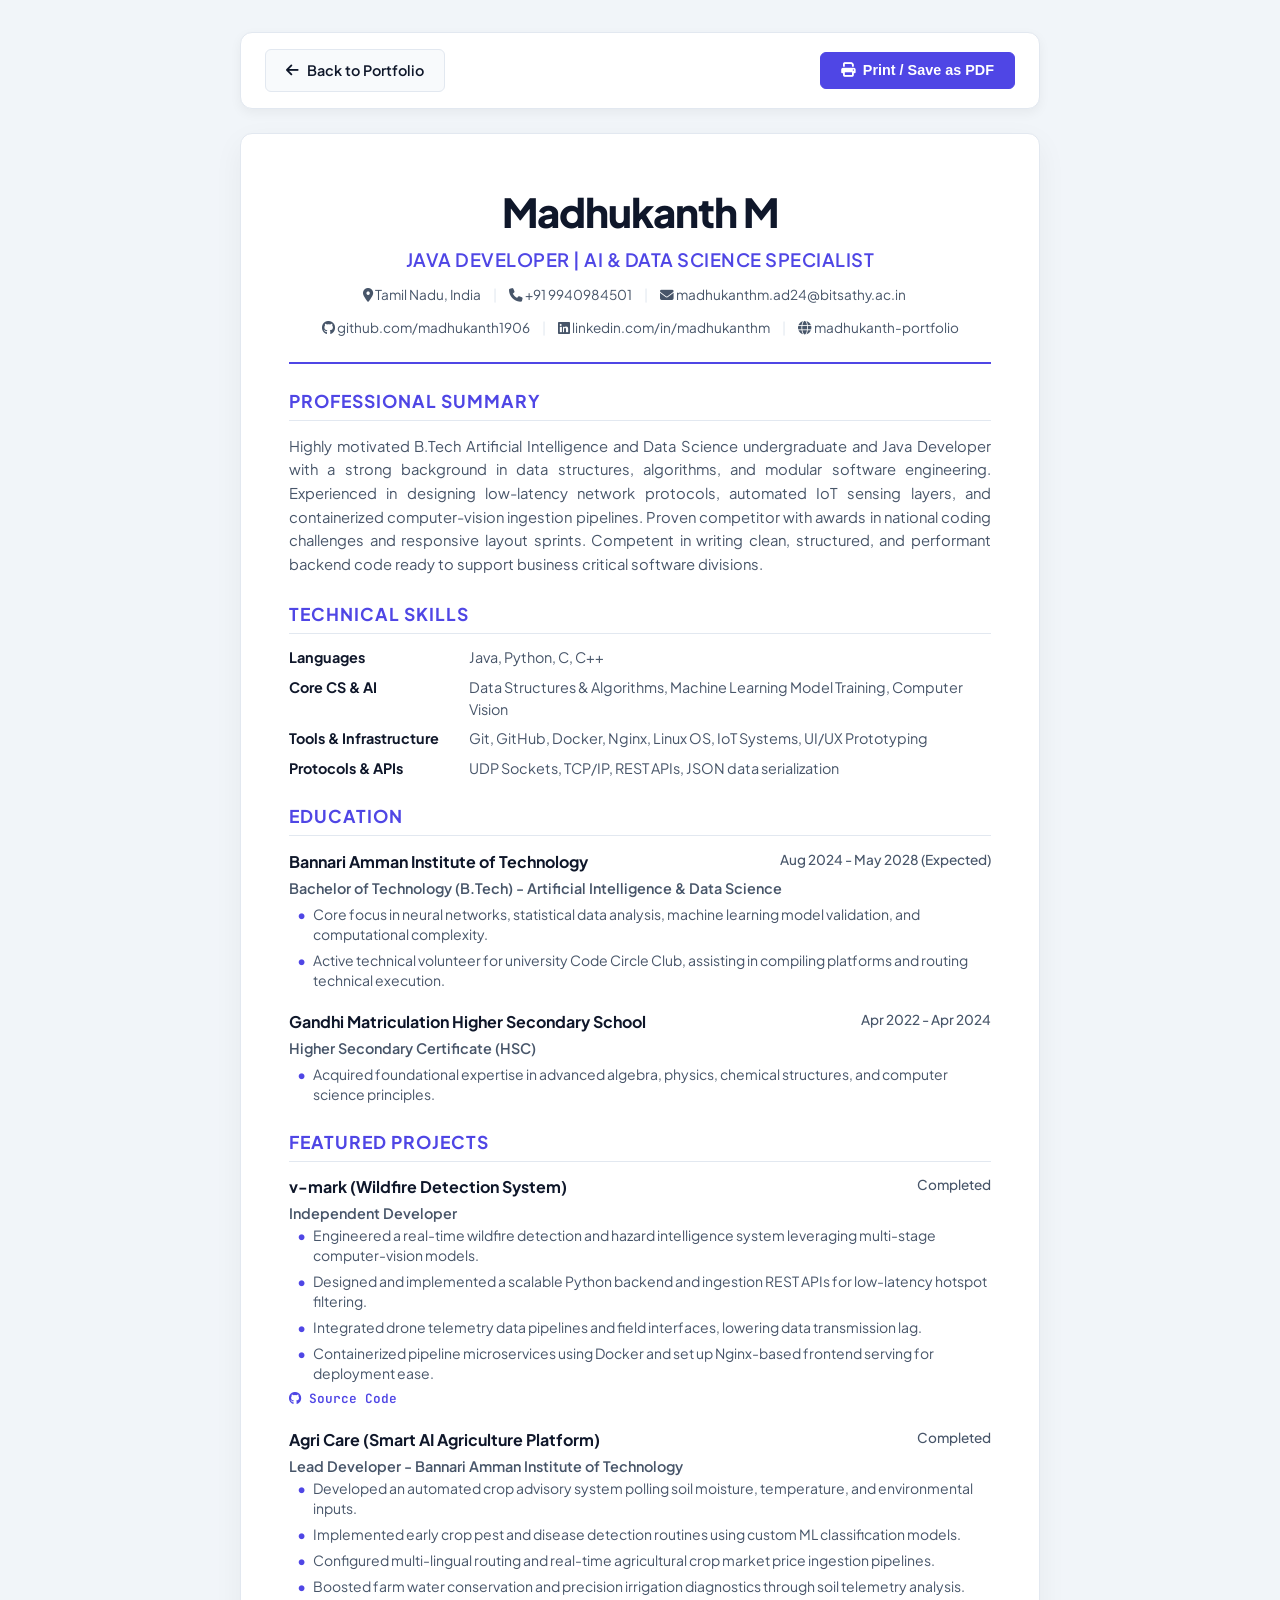
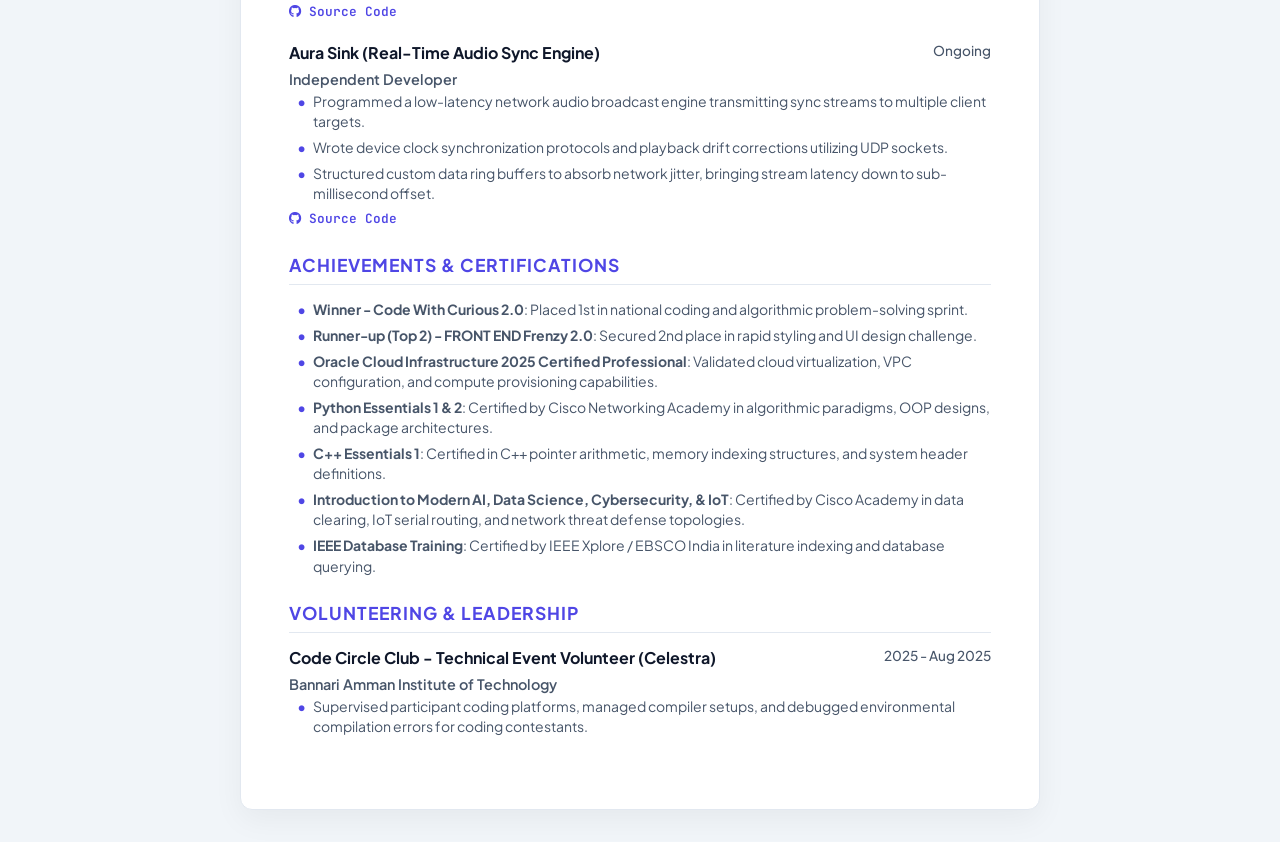
==== resume.html @ 878eca0c "Optimize print style margins and force clean 2-page print layout for PDF resume" ====
<!DOCTYPE html>
<html lang="en">
<head>
    <meta charset="UTF-8">
    <meta name="viewport" content="width=device-width, initial-scale=1.0">
    <title>Resume | Madhukanth M</title>
    
    <!-- Fonts & Icons -->
    <link rel="stylesheet" href="https://cdnjs.cloudflare.com/ajax/libs/font-awesome/6.4.0/css/all.min.css">
    <link href="https://fonts.googleapis.com/css2?family=Plus+Jakarta+Sans:wght@300;400;500;600;700;800&family=JetBrains+Mono:wght@400;500&display=swap" rel="stylesheet">
    
    <style>
        /* CSS reset & variables */
        * {
            margin: 0;
            padding: 0;
            box-sizing: border-box;
        }

        :root {
            --text-dark: #0f172a;
            --text-muted: #475569;
            --primary: #4f46e5;
            --border: #e2e8f0;
            --bg-light: #f8fafc;
            --font-sans: 'Plus Jakarta Sans', -apple-system, BlinkMacSystemFont, "Segoe UI", sans-serif;
            --font-mono: 'JetBrains Mono', monospace;
        }

        body {
            font-family: var(--font-sans);
            color: var(--text-dark);
            background-color: #f1f5f9;
            line-height: 1.5;
            padding: 2rem 1rem;
            display: flex;
            flex-direction: column;
            align-items: center;
        }

        /* Floating Actions Bar (Hidden during Print) */
        .actions-bar {
            width: 100%;
            max-width: 800px;
            display: flex;
            justify-content: space-between;
            align-items: center;
            background: #ffffff;
            padding: 1rem 1.5rem;
            border-radius: 12px;
            box-shadow: 0 4px 12px rgba(0, 0, 0, 0.05);
            margin-bottom: 1.5rem;
            border: 1px solid var(--border);
        }

        .actions-btn {
            display: inline-flex;
            align-items: center;
            gap: 8px;
            padding: 0.6rem 1.25rem;
            font-size: 0.9rem;
            font-weight: 600;
            text-decoration: none;
            color: var(--text-dark);
            background: var(--bg-light);
            border: 1px solid var(--border);
            border-radius: 6px;
            cursor: pointer;
            transition: all 0.2s ease;
        }

        .actions-btn:hover {
            background: #e2e8f0;
            transform: translateY(-1px);
        }

        .actions-btn-primary {
            color: #ffffff;
            background: var(--primary);
            border-color: var(--primary);
        }

        .actions-btn-primary:hover {
            background: #4338ca;
        }

        /* Resume Sheet Layout */
        .resume-sheet {
            width: 100%;
            max-width: 800px;
            background: #ffffff;
            padding: 3rem;
            border-radius: 12px;
            box-shadow: 0 10px 30px rgba(0, 0, 0, 0.05);
            border: 1px solid var(--border);
        }

        /* Header block */
        header {
            text-align: center;
            border-bottom: 2px solid var(--primary);
            padding-bottom: 1.5rem;
            margin-bottom: 1.5rem;
        }

        header h1 {
            font-size: 2.5rem;
            font-weight: 800;
            color: var(--text-dark);
            letter-spacing: -1px;
            margin-bottom: 0.25rem;
        }

        .role-title {
            font-size: 1.15rem;
            font-weight: 600;
            color: var(--primary);
            letter-spacing: 0.5px;
            text-transform: uppercase;
            margin-bottom: 0.75rem;
        }

        .contact-details {
            display: flex;
            justify-content: center;
            flex-wrap: wrap;
            gap: 12px;
            font-size: 0.85rem;
            color: var(--text-muted);
        }

        .contact-details a {
            color: inherit;
            text-decoration: none;
            transition: color 0.15s ease;
        }

        .contact-details a:hover {
            color: var(--primary);
        }

        .contact-sep {
            color: var(--border);
        }

        /* General Section Blocks */
        section {
            margin-bottom: 1.5rem;
        }

        .section-title {
            font-size: 1.1rem;
            font-weight: 700;
            color: var(--primary);
            text-transform: uppercase;
            letter-spacing: 1px;
            border-bottom: 1px solid var(--border);
            padding-bottom: 0.35rem;
            margin-bottom: 0.85rem;
        }

        /* Summary */
        .summary p {
            font-size: 0.925rem;
            color: var(--text-muted);
            line-height: 1.6;
            text-align: justify;
        }

        /* Skills Lists */
        .skills-table {
            display: flex;
            flex-direction: column;
            gap: 8px;
        }

        .skills-row {
            display: grid;
            grid-template-columns: 180px 1fr;
            font-size: 0.9rem;
        }

        .skills-category {
            font-weight: 700;
            color: var(--text-dark);
        }

        .skills-val {
            color: var(--text-muted);
        }

        /* Experience, Education, Projects Items */
        .item-block {
            margin-bottom: 1.25rem;
        }

        .item-block:last-child {
            margin-bottom: 0;
        }

        .item-header {
            display: flex;
            justify-content: space-between;
            align-items: flex-start;
            margin-bottom: 0.25rem;
        }

        .item-title {
            font-size: 1rem;
            font-weight: 700;
            color: var(--text-dark);
        }

        .item-meta {
            font-size: 0.9rem;
            font-weight: 600;
            color: var(--text-muted);
        }

        .item-date {
            font-family: var(--font-sans);
            font-size: 0.85rem;
            font-weight: 500;
            color: var(--text-muted);
            white-space: nowrap;
        }

        /* Bullet lists */
        .bullet-list {
            list-style-type: none;
            padding-left: 0.25rem;
        }

        .bullet-list li {
            font-size: 0.875rem;
            color: var(--text-muted);
            position: relative;
            padding-left: 1.25rem;
            margin-bottom: 0.35rem;
            line-height: 1.45;
        }

        .bullet-list li::before {
            content: "•";
            color: var(--primary);
            position: absolute;
            left: 0.25rem;
            font-weight: bold;
        }

        .project-links {
            margin-top: 0.35rem;
            font-size: 0.8rem;
            font-family: var(--font-mono);
        }

        .project-links a {
            color: var(--primary);
            text-decoration: none;
            margin-right: 12px;
            font-weight: 600;
        }

        .project-links a:hover {
            text-decoration: underline;
        }

        /* Verification warning block (Hidden in print) */
        .verification-warning {
            background: #fffbeb;
            border: 1px solid #fef3c7;
            padding: 1rem;
            border-radius: 8px;
            color: #92400e;
            font-size: 0.85rem;
            margin-bottom: 1.5rem;
            width: 100%;
            max-width: 800px;
        }

        .verification-warning strong {
            display: block;
            margin-bottom: 4px;
        }

        /* -------------------------------------------------------------
         * PRINT STYLE SHEET OVERRIDES
         * ------------------------------------------------------------- */
        @page {
            size: A4;
            margin: 1.2cm 1.5cm;
        }

        @media print {
            body {
                background-color: #ffffff;
                padding: 0;
                color: #000000;
                font-size: 9.5pt;
                line-height: 1.35;
            }

            .actions-bar,
            .verification-warning,
            .no-print {
                display: none !important;
            }

            .resume-sheet {
                border: none;
                box-shadow: none;
                padding: 0;
                max-width: 100%;
            }

            header {
                border-bottom-color: #000000;
                padding-bottom: 0.8rem;
                margin-bottom: 0.8rem;
            }

            header h1 {
                font-size: 22pt;
                margin-bottom: 0.25rem;
            }

            .role-title {
                color: #000000;
                font-size: 11pt;
                margin-bottom: 0.4rem;
            }

            .contact-details {
                font-size: 8.5pt;
                gap: 8px;
            }

            section {
                margin-bottom: 1rem;
            }

            .section-title {
                color: #000000;
                border-bottom-color: #000000;
                font-size: 11pt;
                margin-bottom: 0.6rem;
                padding-bottom: 0.25rem;
            }

            .summary p {
                font-size: 9.5pt;
            }

            .skills-row {
                font-size: 9pt;
                grid-template-columns: 140px 1fr;
            }

            .item-block {
                margin-bottom: 0.75rem;
                break-inside: avoid;
                page-break-inside: avoid;
            }

            .item-title {
                font-size: 9.5pt;
            }

            .bullet-list li {
                font-size: 9pt;
                margin-bottom: 0.2rem;
            }

            .bullet-list li::before {
                color: #000000;
            }

            .project-links a {
                color: #000000;
            }

            .education-section {
                page-break-after: always;
                break-after: page;
            }
        }
    </style>
</head>
<body>



    <!-- Sticky Navigation Actions -->
    <div class="actions-bar">
        <a href="index.html" class="actions-btn"><i class="fas fa-arrow-left"></i> Back to Portfolio</a>
        <button onclick="window.print()" class="actions-btn actions-btn-primary"><i class="fas fa-print"></i> Print / Save as PDF</button>
    </div>

    <!-- Printable Area -->
    <div class="resume-sheet">
        <!-- Header -->
        <header>
            <h1>Madhukanth M</h1>
            <div class="role-title">Java Developer | AI & Data Science Specialist</div>
            <div class="contact-details">
                <span><i class="fas fa-map-marker-alt"></i> Tamil Nadu, India</span>
                <span class="contact-sep">|</span>
                <a href="tel:+919940984501"><i class="fas fa-phone"></i> +91 9940984501</a>
                <span class="contact-sep">|</span>
                <a href="mailto:madhukanthm.ad24@bitsathy.ac.in"><i class="fas fa-envelope"></i> madhukanthm.ad24@bitsathy.ac.in</a>
                <br>
                <a href="https://github.com/madhukanth1906" target="_blank"><i class="fab fa-github"></i> github.com/madhukanth1906</a>
                <span class="contact-sep">|</span>
                <a href="https://www.linkedin.com/in/madhukanthm" target="_blank"><i class="fab fa-linkedin"></i> linkedin.com/in/madhukanthm</a>
                <span class="contact-sep">|</span>
                <a href="https://github.com/madhukanth1906/portfolio" target="_blank"><i class="fas fa-globe"></i> madhukanth-portfolio</a>
            </div>
        </header>

        <!-- Professional Summary -->
        <section class="summary">
            <h2 class="section-title">Professional Summary</h2>
            <p>
                Highly motivated B.Tech Artificial Intelligence and Data Science undergraduate and Java Developer with a strong background in data structures, algorithms, and modular software engineering. Experienced in designing low-latency network protocols, automated IoT sensing layers, and containerized computer-vision ingestion pipelines. Proven competitor with awards in national coding challenges and responsive layout sprints. Competent in writing clean, structured, and performant backend code ready to support business critical software divisions.
            </p>
        </section>

        <!-- Core Skills -->
        <section>
            <h2 class="section-title">Technical Skills</h2>
            <div class="skills-table">
                <div class="skills-row">
                    <span class="skills-category">Languages</span>
                    <span class="skills-val">Java, Python, C, C++</span>
                </div>
                <div class="skills-row">
                    <span class="skills-category">Core CS & AI</span>
                    <span class="skills-val">Data Structures & Algorithms, Machine Learning Model Training, Computer Vision</span>
                </div>
                <div class="skills-row">
                    <span class="skills-category">Tools & Infrastructure</span>
                    <span class="skills-val">Git, GitHub, Docker, Nginx, Linux OS, IoT Systems, UI/UX Prototyping</span>
                </div>
                <div class="skills-row">
                    <span class="skills-category">Protocols & APIs</span>
                    <span class="skills-val">UDP Sockets, TCP/IP, REST APIs, JSON data serialization</span>
                </div>
            </div>
        </section>

        <!-- Education -->
        <section class="education-section">
            <h2 class="section-title">Education</h2>
            
            <div class="item-block">
                <div class="item-header">
                    <span class="item-title">Bannari Amman Institute of Technology</span>
                    <span class="item-date">Aug 2024 - May 2028 (Expected)</span>
                </div>
                <div class="item-header">
                    <span class="item-meta">Bachelor of Technology (B.Tech) - Artificial Intelligence & Data Science</span>
                </div>
                <ul class="bullet-list">
                    <li>Core focus in neural networks, statistical data analysis, machine learning model validation, and computational complexity.</li>
                    <li>Active technical volunteer for university Code Circle Club, assisting in compiling platforms and routing technical execution.</li>
                </ul>
            </div>

            <div class="item-block">
                <div class="item-header">
                    <span class="item-title">Gandhi Matriculation Higher Secondary School</span>
                    <span class="item-date">Apr 2022 - Apr 2024</span>
                </div>
                <div class="item-header">
                    <span class="item-meta">Higher Secondary Certificate (HSC)</span>
                </div>
                <ul class="bullet-list">
                    <li>Acquired foundational expertise in advanced algebra, physics, chemical structures, and computer science principles.</li>
                </ul>
            </div>
        </section>

        <!-- Projects -->
        <section>
            <h2 class="section-title">Featured Projects</h2>

            <!-- Project 1 -->
            <div class="item-block">
                <div class="item-header">
                    <span class="item-title">v-mark (Wildfire Detection System)</span>
                    <span class="item-date">Completed</span>
                </div>
                <div class="item-meta">Independent Developer</div>
                <ul class="bullet-list">
                    <li>Engineered a real-time wildfire detection and hazard intelligence system leveraging multi-stage computer-vision models.</li>
                    <li>Designed and implemented a scalable Python backend and ingestion REST APIs for low-latency hotspot filtering.</li>
                    <li>Integrated drone telemetry data pipelines and field interfaces, lowering data transmission lag.</li>
                    <li>Containerized pipeline microservices using Docker and set up Nginx-based frontend serving for deployment ease.</li>
                </ul>
                <div class="project-links">
                    <a href="https://github.com/madhukanth1906/Fire-Detection" target="_blank"><i class="fab fa-github"></i> Source Code</a>
                </div>
            </div>

            <!-- Project 2 -->
            <div class="item-block">
                <div class="item-header">
                    <span class="item-title">Agri Care (Smart AI Agriculture Platform)</span>
                    <span class="item-date">Completed</span>
                </div>
                <div class="item-meta">Lead Developer - Bannari Amman Institute of Technology</div>
                <ul class="bullet-list">
                    <li>Developed an automated crop advisory system polling soil moisture, temperature, and environmental inputs.</li>
                    <li>Implemented early crop pest and disease detection routines using custom ML classification models.</li>
                    <li>Configured multi-lingual routing and real-time agricultural crop market price ingestion pipelines.</li>
                    <li>Boosted farm water conservation and precision irrigation diagnostics through soil telemetry analysis.</li>
                </ul>
                <div class="project-links">
                    <a href="https://github.com/madhukanth1906/Agri-care" target="_blank"><i class="fab fa-github"></i> Source Code</a>
                </div>
            </div>

            <!-- Project 3 -->
            <div class="item-block">
                <div class="item-header">
                    <span class="item-title">Aura Sink (Real-Time Audio Sync Engine)</span>
                    <span class="item-date">Ongoing</span>
                </div>
                <div class="item-meta">Independent Developer</div>
                <ul class="bullet-list">
                    <li>Programmed a low-latency network audio broadcast engine transmitting sync streams to multiple client targets.</li>
                    <li>Wrote device clock synchronization protocols and playback drift corrections utilizing UDP sockets.</li>
                    <li>Structured custom data ring buffers to absorb network jitter, bringing stream latency down to sub-millisecond offset.</li>
                </ul>
                <div class="project-links">
                    <a href="https://github.com/madhukanth1906" target="_blank"><i class="fab fa-github"></i> Source Code</a>
                </div>
            </div>
        </section>

        <!-- Achievements & Certifications -->
        <section>
            <h2 class="section-title">Achievements & Certifications</h2>
            <ul class="bullet-list">
                <li><strong>Winner - Code With Curious 2.0</strong>: Placed 1st in national coding and algorithmic problem-solving sprint.</li>
                <li><strong>Runner-up (Top 2) - FRONT END Frenzy 2.0</strong>: Secured 2nd place in rapid styling and UI design challenge.</li>
                <li><strong>Oracle Cloud Infrastructure 2025 Certified Professional</strong>: Validated cloud virtualization, VPC configuration, and compute provisioning capabilities.</li>
                <li><strong>Python Essentials 1 & 2</strong>: Certified by Cisco Networking Academy in algorithmic paradigms, OOP designs, and package architectures.</li>
                <li><strong>C++ Essentials 1</strong>: Certified in C++ pointer arithmetic, memory indexing structures, and system header definitions.</li>
                <li><strong>Introduction to Modern AI, Data Science, Cybersecurity, & IoT</strong>: Certified by Cisco Academy in data clearing, IoT serial routing, and network threat defense topologies.</li>
                <li><strong>IEEE Database Training</strong>: Certified by IEEE Xplore / EBSCO India in literature indexing and database querying.</li>
            </ul>
        </section>

        <!-- Volunteering -->
        <section>
            <h2 class="section-title">Volunteering & Leadership</h2>
            <div class="item-block">
                <div class="item-header">
                    <span class="item-title">Code Circle Club - Technical Event Volunteer (Celestra)</span>
                    <span class="item-date">2025 - Aug 2025</span>
                </div>
                <div class="item-meta">Bannari Amman Institute of Technology</div>
                <ul class="bullet-list">
                    <li>Supervised participant coding platforms, managed compiler setups, and debugged environmental compilation errors for coding contestants.</li>
                </ul>
            </div>
        </section>
    </div>

</body>
</html>
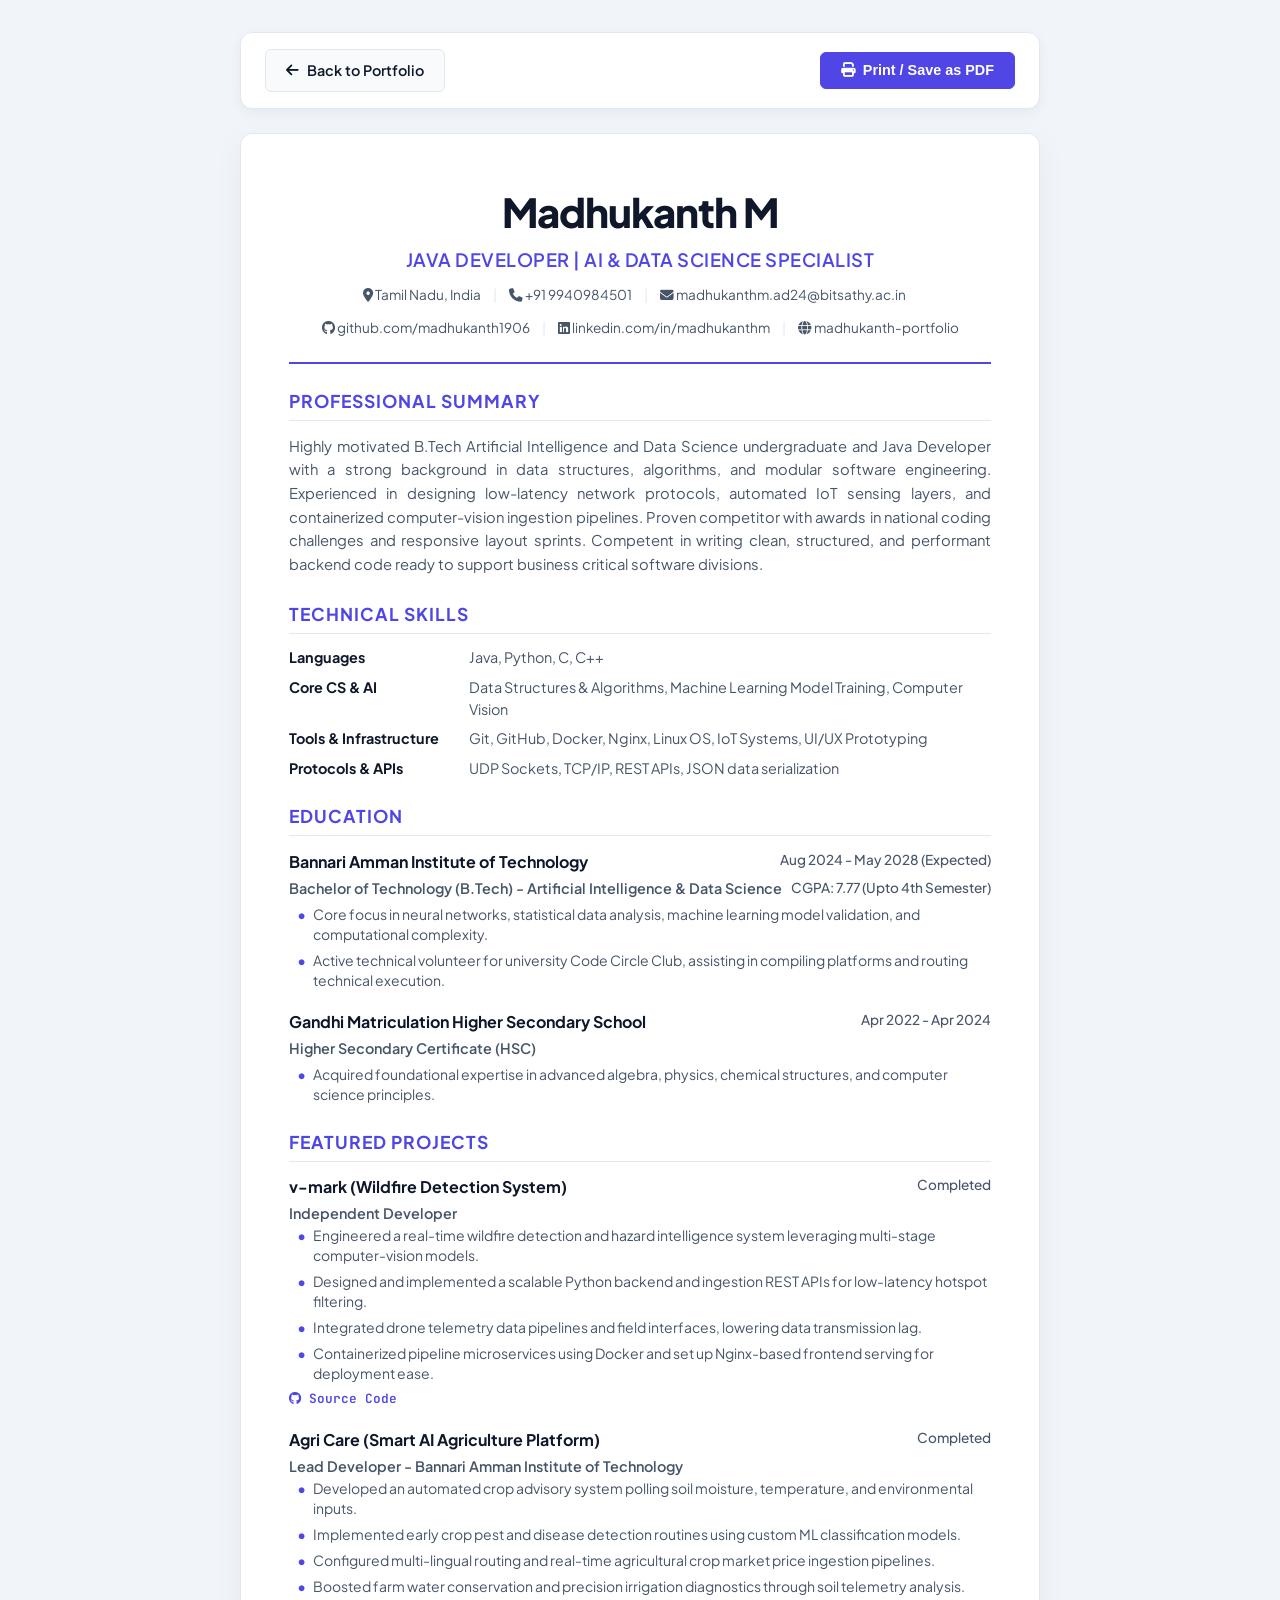
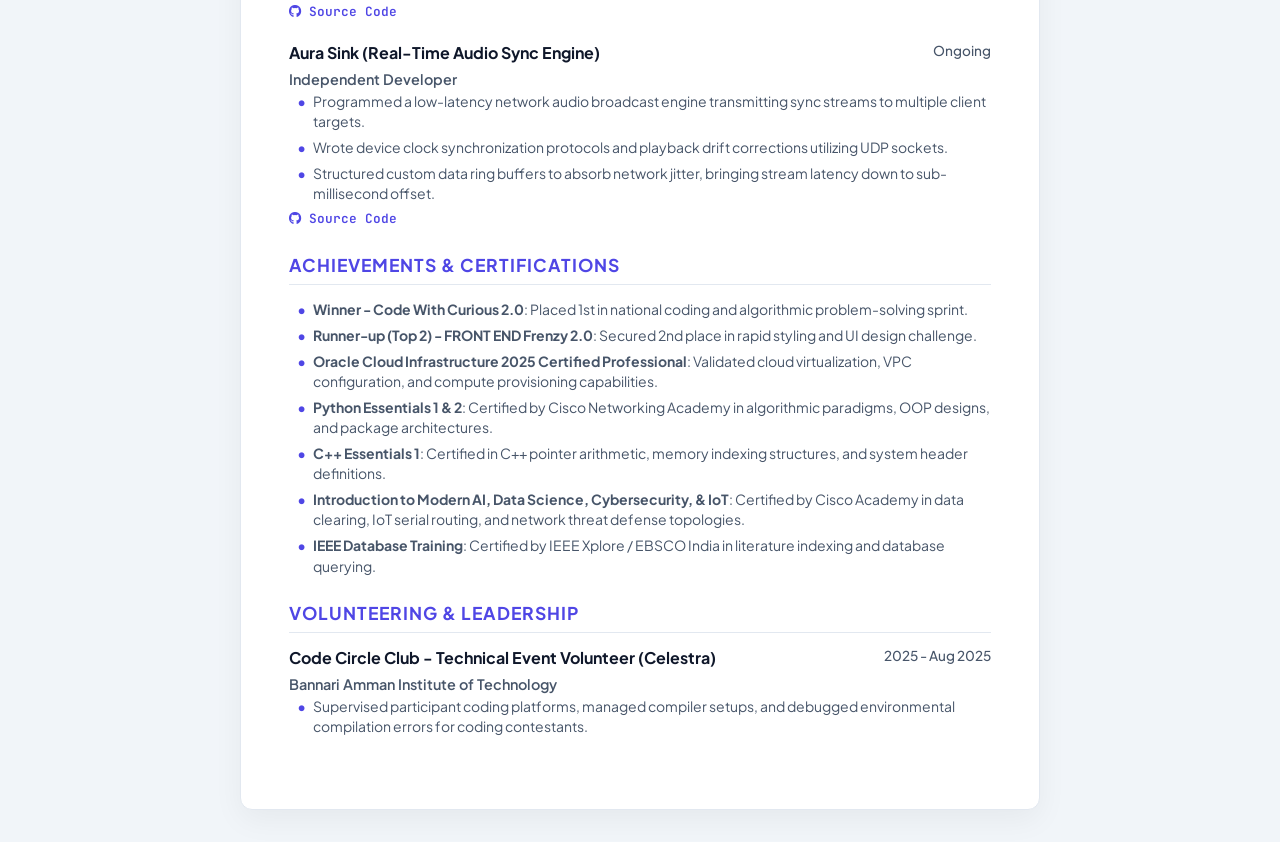
==== commit 7a77944c: "Add CGPA of 7.77 upto 4th semester to portfolio and printable PDF resume" ====
--- a/resume.html
+++ b/resume.html
@@ -379,10 +379,7 @@
                 color: #000000;
             }
 
-            .education-section {
-                page-break-after: always;
-                break-after: page;
-            }
+
         }
     </style>
 </head>
@@ -449,7 +446,7 @@
         </section>
 
         <!-- Education -->
-        <section class="education-section">
+        <section>
             <h2 class="section-title">Education</h2>
             
             <div class="item-block">
@@ -459,6 +456,7 @@
                 </div>
                 <div class="item-header">
                     <span class="item-meta">Bachelor of Technology (B.Tech) - Artificial Intelligence & Data Science</span>
+                    <span class="item-date">CGPA: 7.77 (Upto 4th Semester)</span>
                 </div>
                 <ul class="bullet-list">
                     <li>Core focus in neural networks, statistical data analysis, machine learning model validation, and computational complexity.</li>
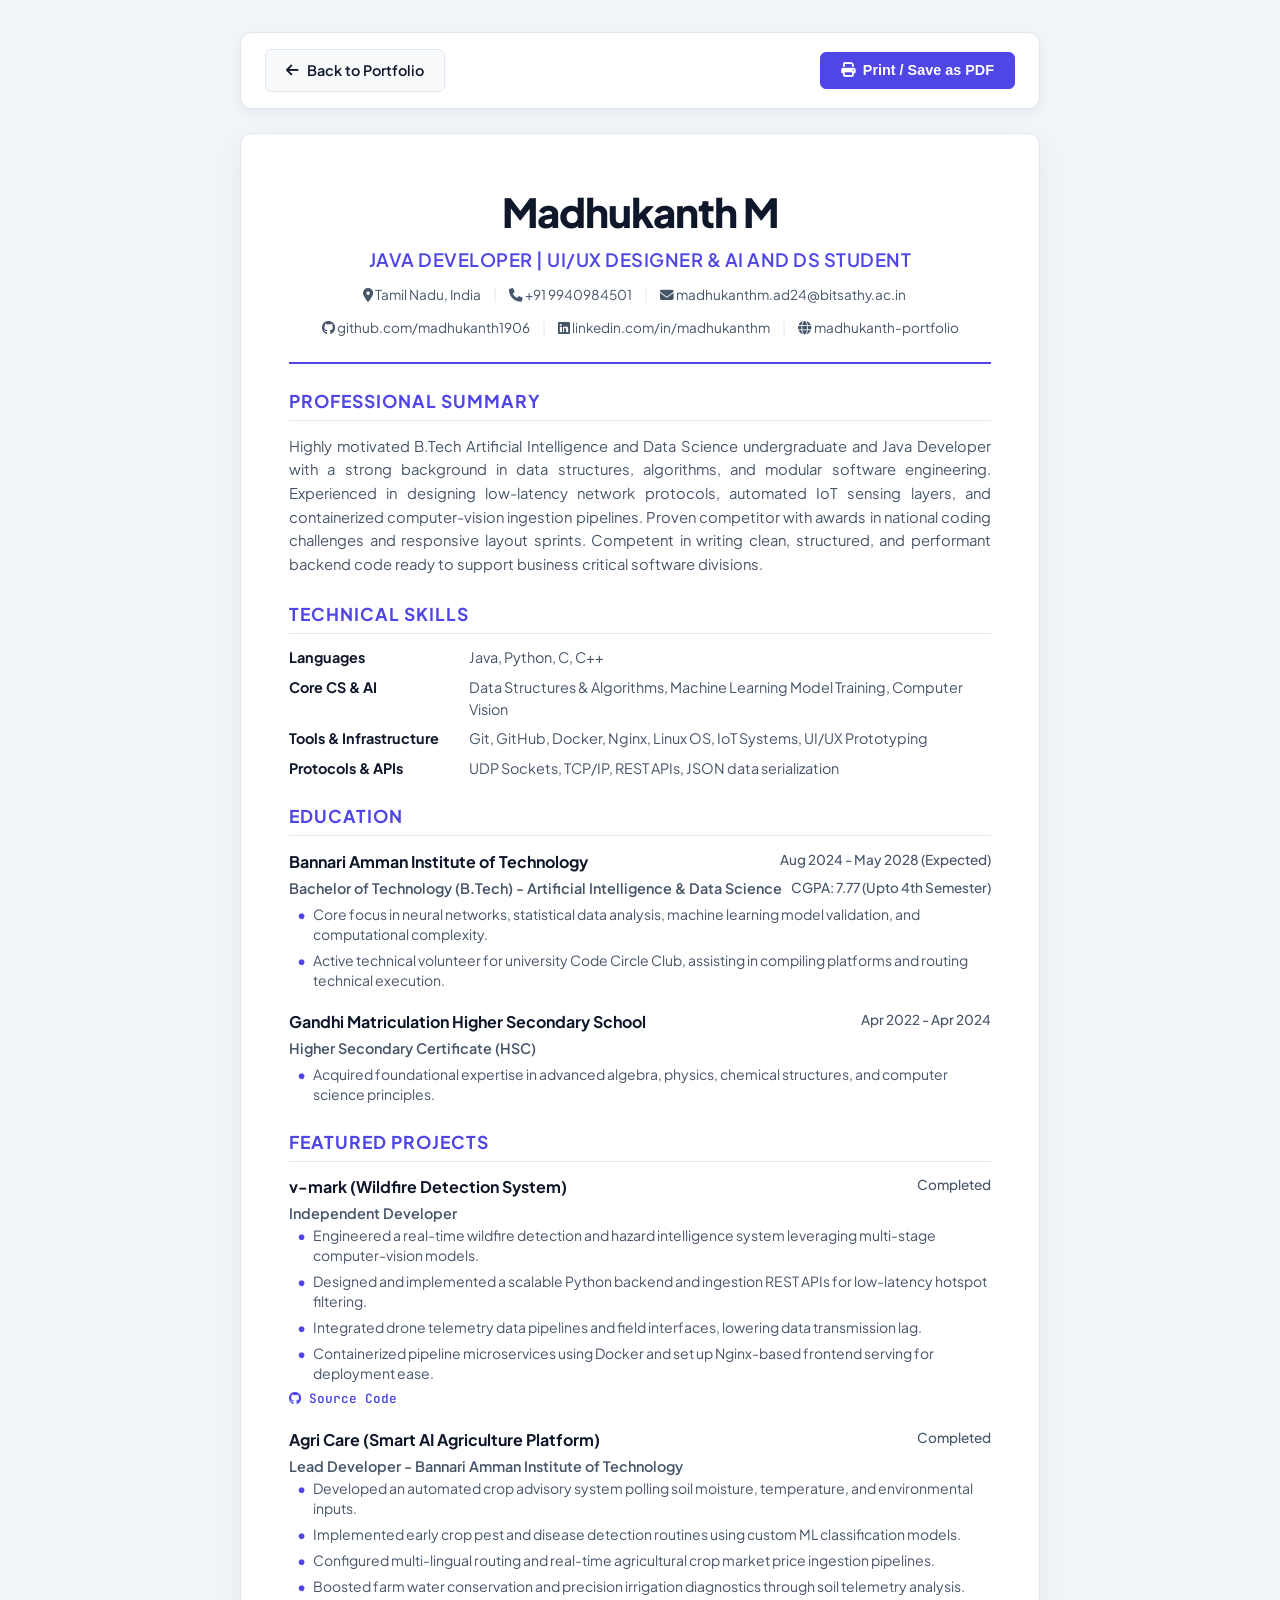
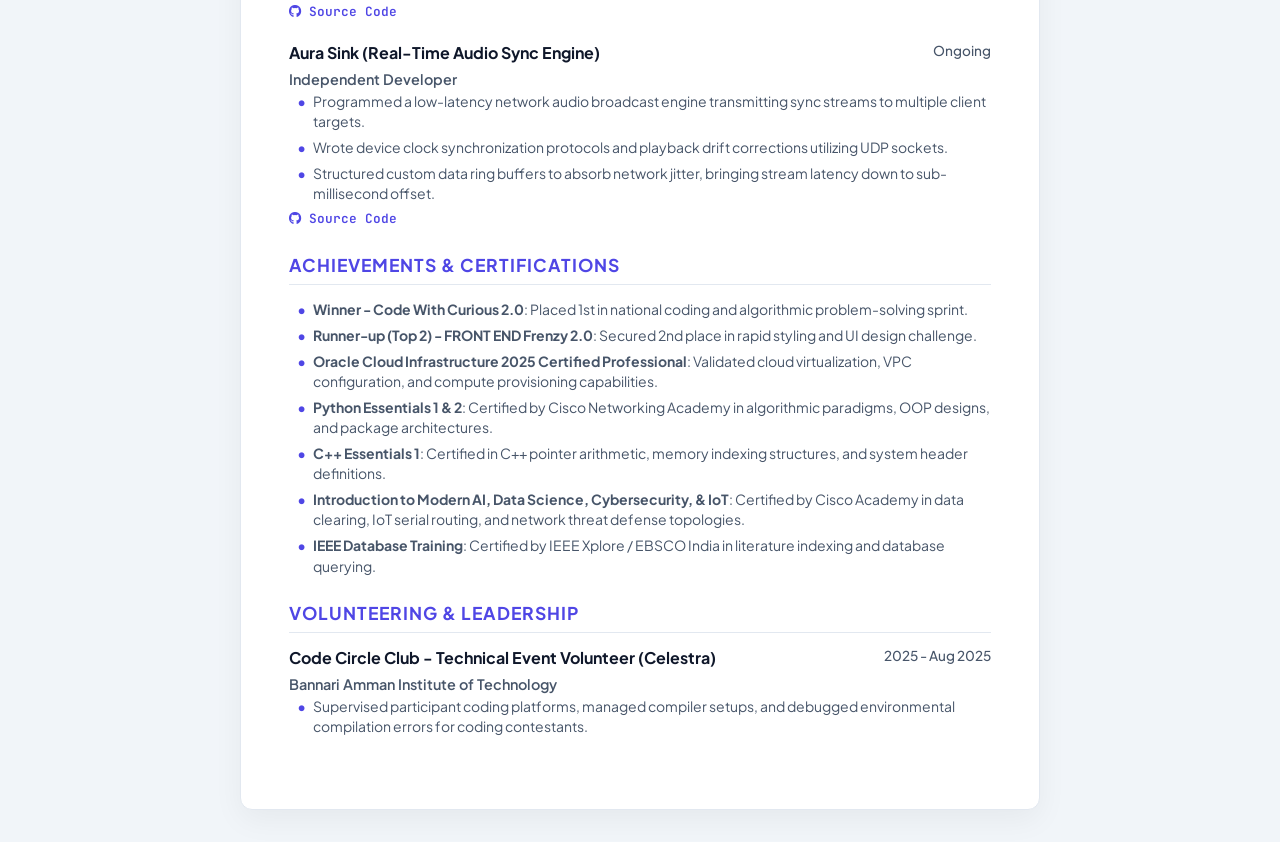
==== commit de0d9fe5: "Update professional title to Java Developer | UI/UX Designer & AI and DS Student in HTML and PDF res" ====
--- a/resume.html
+++ b/resume.html
@@ -398,7 +398,7 @@
         <!-- Header -->
         <header>
             <h1>Madhukanth M</h1>
-            <div class="role-title">Java Developer | AI & Data Science Specialist</div>
+            <div class="role-title">Java Developer | UI/UX Designer & AI and DS Student</div>
             <div class="contact-details">
                 <span><i class="fas fa-map-marker-alt"></i> Tamil Nadu, India</span>
                 <span class="contact-sep">|</span>
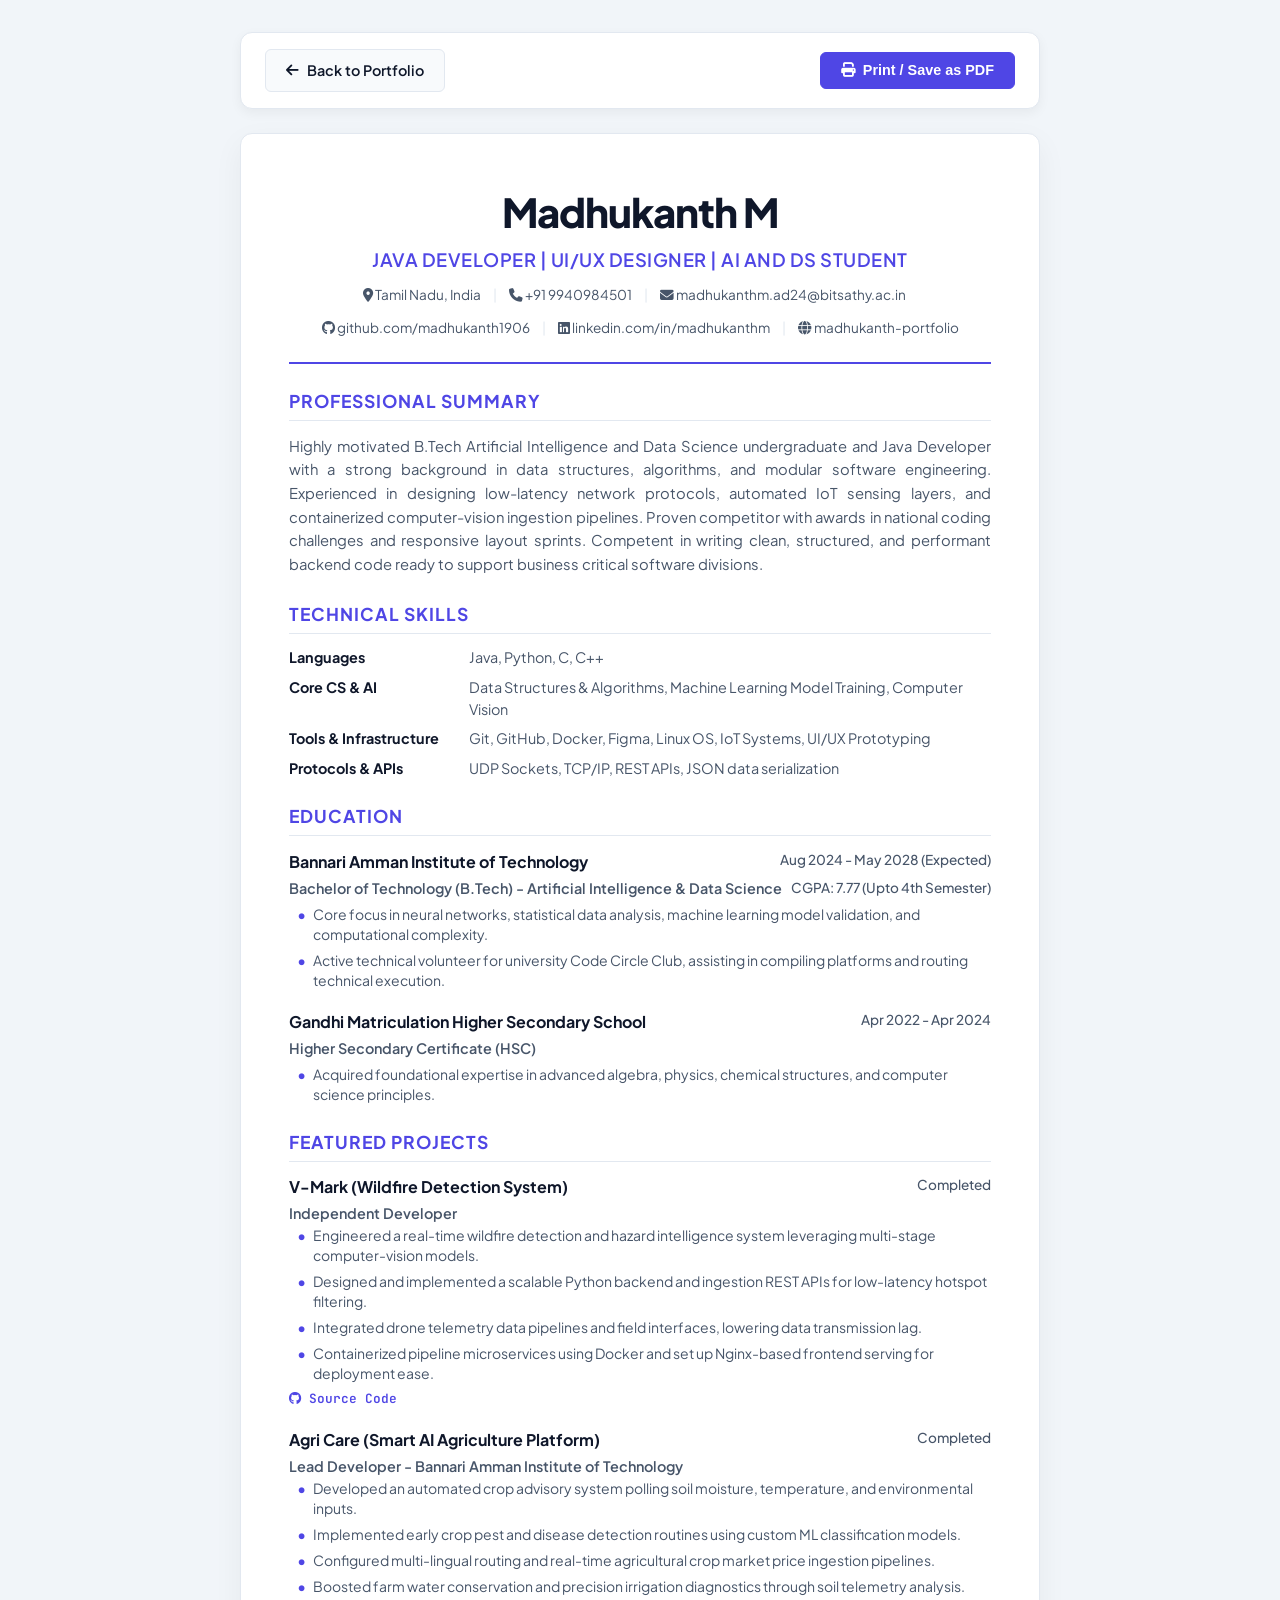
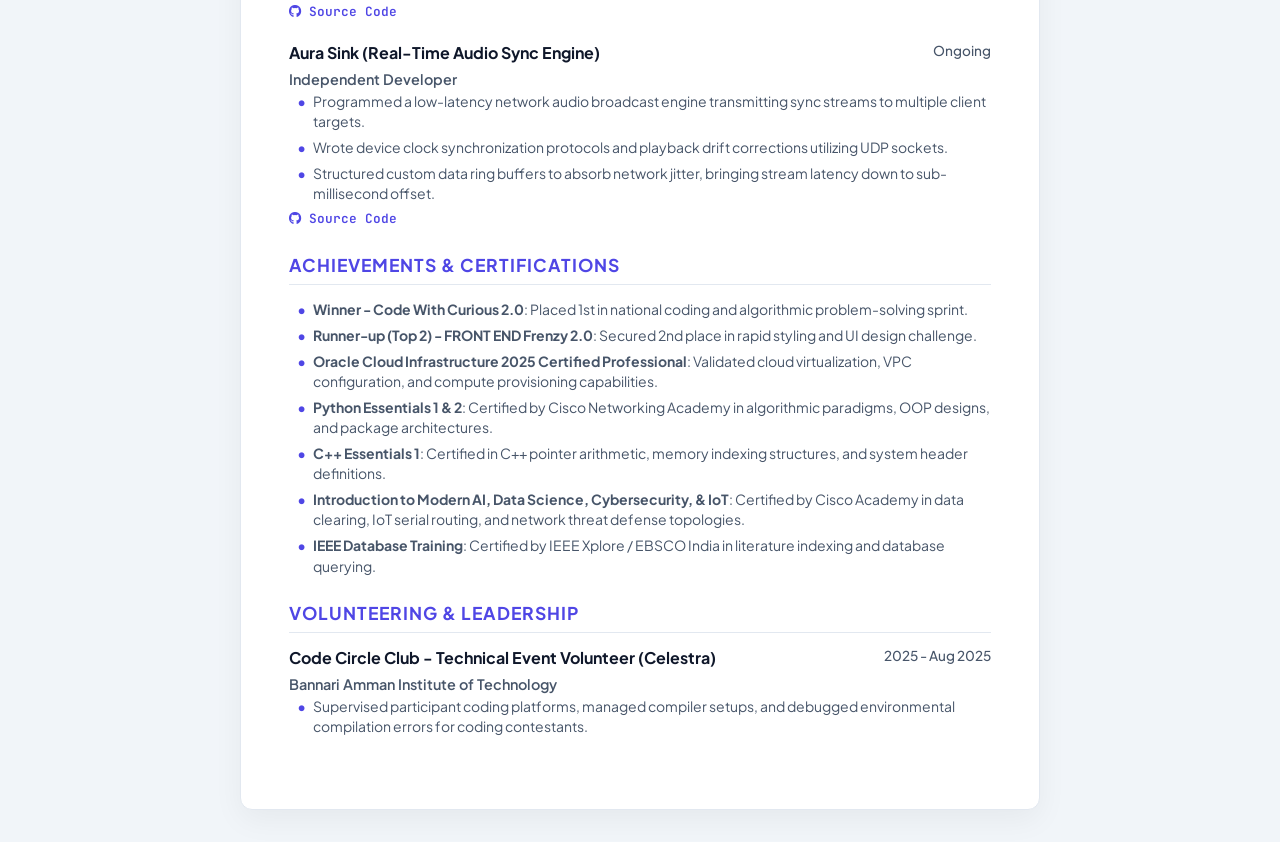
==== commit 8ba5688d: "Push user modifications to resume.html and updated printable Resume.pdf" ====
--- a/resume.html
+++ b/resume.html
@@ -1,14 +1,17 @@
 <!DOCTYPE html>
 <html lang="en">
+
 <head>
     <meta charset="UTF-8">
     <meta name="viewport" content="width=device-width, initial-scale=1.0">
     <title>Resume | Madhukanth M</title>
-    
+
     <!-- Fonts & Icons -->
     <link rel="stylesheet" href="https://cdnjs.cloudflare.com/ajax/libs/font-awesome/6.4.0/css/all.min.css">
-    <link href="https://fonts.googleapis.com/css2?family=Plus+Jakarta+Sans:wght@300;400;500;600;700;800&family=JetBrains+Mono:wght@400;500&display=swap" rel="stylesheet">
-    
+    <link
+        href="https://fonts.googleapis.com/css2?family=Plus+Jakarta+Sans:wght@300;400;500;600;700;800&family=JetBrains+Mono:wght@400;500&display=swap"
+        rel="stylesheet">
+
     <style>
         /* CSS reset & variables */
         * {
@@ -383,6 +386,7 @@
         }
     </style>
 </head>
+
 <body>
 
 
@@ -390,7 +394,8 @@
     <!-- Sticky Navigation Actions -->
     <div class="actions-bar">
         <a href="index.html" class="actions-btn"><i class="fas fa-arrow-left"></i> Back to Portfolio</a>
-        <button onclick="window.print()" class="actions-btn actions-btn-primary"><i class="fas fa-print"></i> Print / Save as PDF</button>
+        <button onclick="window.print()" class="actions-btn actions-btn-primary"><i class="fas fa-print"></i> Print /
+            Save as PDF</button>
     </div>
 
     <!-- Printable Area -->
@@ -398,19 +403,23 @@
         <!-- Header -->
         <header>
             <h1>Madhukanth M</h1>
-            <div class="role-title">Java Developer | UI/UX Designer & AI and DS Student</div>
+            <div class="role-title">Java Developer | UI/UX Designer | AI and DS Student</div>
             <div class="contact-details">
                 <span><i class="fas fa-map-marker-alt"></i> Tamil Nadu, India</span>
                 <span class="contact-sep">|</span>
                 <a href="tel:+919940984501"><i class="fas fa-phone"></i> +91 9940984501</a>
                 <span class="contact-sep">|</span>
-                <a href="mailto:madhukanthm.ad24@bitsathy.ac.in"><i class="fas fa-envelope"></i> madhukanthm.ad24@bitsathy.ac.in</a>
+                <a href="mailto:madhukanthm.ad24@bitsathy.ac.in"><i class="fas fa-envelope"></i>
+                    madhukanthm.ad24@bitsathy.ac.in</a>
                 <br>
-                <a href="https://github.com/madhukanth1906" target="_blank"><i class="fab fa-github"></i> github.com/madhukanth1906</a>
+                <a href="https://github.com/madhukanth1906" target="_blank"><i class="fab fa-github"></i>
+                    github.com/madhukanth1906</a>
                 <span class="contact-sep">|</span>
-                <a href="https://www.linkedin.com/in/madhukanthm" target="_blank"><i class="fab fa-linkedin"></i> linkedin.com/in/madhukanthm</a>
+                <a href="https://www.linkedin.com/in/madhukanthm" target="_blank"><i class="fab fa-linkedin"></i>
+                    linkedin.com/in/madhukanthm</a>
                 <span class="contact-sep">|</span>
-                <a href="https://github.com/madhukanth1906/portfolio" target="_blank"><i class="fas fa-globe"></i> madhukanth-portfolio</a>
+                <a href="https://madhukanth.netlify.app/" target="_blank"><i class="fas fa-globe"></i>
+                    madhukanth-portfolio</a>
             </div>
         </header>
 
@@ -418,7 +427,12 @@
         <section class="summary">
             <h2 class="section-title">Professional Summary</h2>
             <p>
-                Highly motivated B.Tech Artificial Intelligence and Data Science undergraduate and Java Developer with a strong background in data structures, algorithms, and modular software engineering. Experienced in designing low-latency network protocols, automated IoT sensing layers, and containerized computer-vision ingestion pipelines. Proven competitor with awards in national coding challenges and responsive layout sprints. Competent in writing clean, structured, and performant backend code ready to support business critical software divisions.
+                Highly motivated B.Tech Artificial Intelligence and Data Science undergraduate and Java Developer with a
+                strong background in data structures, algorithms, and modular software engineering. Experienced in
+                designing low-latency network protocols, automated IoT sensing layers, and containerized computer-vision
+                ingestion pipelines. Proven competitor with awards in national coding challenges and responsive layout
+                sprints. Competent in writing clean, structured, and performant backend code ready to support business
+                critical software divisions.
             </p>
         </section>
 
@@ -432,11 +446,12 @@
                 </div>
                 <div class="skills-row">
                     <span class="skills-category">Core CS & AI</span>
-                    <span class="skills-val">Data Structures & Algorithms, Machine Learning Model Training, Computer Vision</span>
+                    <span class="skills-val">Data Structures & Algorithms, Machine Learning Model Training, Computer
+                        Vision</span>
                 </div>
                 <div class="skills-row">
                     <span class="skills-category">Tools & Infrastructure</span>
-                    <span class="skills-val">Git, GitHub, Docker, Nginx, Linux OS, IoT Systems, UI/UX Prototyping</span>
+                    <span class="skills-val">Git, GitHub, Docker, Figma, Linux OS, IoT Systems, UI/UX Prototyping</span>
                 </div>
                 <div class="skills-row">
                     <span class="skills-category">Protocols & APIs</span>
@@ -448,19 +463,22 @@
         <!-- Education -->
         <section>
             <h2 class="section-title">Education</h2>
-            
+
             <div class="item-block">
                 <div class="item-header">
                     <span class="item-title">Bannari Amman Institute of Technology</span>
                     <span class="item-date">Aug 2024 - May 2028 (Expected)</span>
                 </div>
                 <div class="item-header">
-                    <span class="item-meta">Bachelor of Technology (B.Tech) - Artificial Intelligence & Data Science</span>
+                    <span class="item-meta">Bachelor of Technology (B.Tech) - Artificial Intelligence & Data
+                        Science</span>
                     <span class="item-date">CGPA: 7.77 (Upto 4th Semester)</span>
                 </div>
                 <ul class="bullet-list">
-                    <li>Core focus in neural networks, statistical data analysis, machine learning model validation, and computational complexity.</li>
-                    <li>Active technical volunteer for university Code Circle Club, assisting in compiling platforms and routing technical execution.</li>
+                    <li>Core focus in neural networks, statistical data analysis, machine learning model validation, and
+                        computational complexity.</li>
+                    <li>Active technical volunteer for university Code Circle Club, assisting in compiling platforms and
+                        routing technical execution.</li>
                 </ul>
             </div>
 
@@ -473,7 +491,8 @@
                     <span class="item-meta">Higher Secondary Certificate (HSC)</span>
                 </div>
                 <ul class="bullet-list">
-                    <li>Acquired foundational expertise in advanced algebra, physics, chemical structures, and computer science principles.</li>
+                    <li>Acquired foundational expertise in advanced algebra, physics, chemical structures, and computer
+                        science principles.</li>
                 </ul>
             </div>
         </section>
@@ -485,18 +504,23 @@
             <!-- Project 1 -->
             <div class="item-block">
                 <div class="item-header">
-                    <span class="item-title">v-mark (Wildfire Detection System)</span>
+                    <span class="item-title">V-Mark (Wildfire Detection System)</span>
                     <span class="item-date">Completed</span>
                 </div>
                 <div class="item-meta">Independent Developer</div>
                 <ul class="bullet-list">
-                    <li>Engineered a real-time wildfire detection and hazard intelligence system leveraging multi-stage computer-vision models.</li>
-                    <li>Designed and implemented a scalable Python backend and ingestion REST APIs for low-latency hotspot filtering.</li>
-                    <li>Integrated drone telemetry data pipelines and field interfaces, lowering data transmission lag.</li>
-                    <li>Containerized pipeline microservices using Docker and set up Nginx-based frontend serving for deployment ease.</li>
+                    <li>Engineered a real-time wildfire detection and hazard intelligence system leveraging multi-stage
+                        computer-vision models.</li>
+                    <li>Designed and implemented a scalable Python backend and ingestion REST APIs for low-latency
+                        hotspot filtering.</li>
+                    <li>Integrated drone telemetry data pipelines and field interfaces, lowering data transmission lag.
+                    </li>
+                    <li>Containerized pipeline microservices using Docker and set up Nginx-based frontend serving for
+                        deployment ease.</li>
                 </ul>
                 <div class="project-links">
-                    <a href="https://github.com/madhukanth1906/Fire-Detection" target="_blank"><i class="fab fa-github"></i> Source Code</a>
+                    <a href="https://github.com/madhukanth1906/Fire-Detection" target="_blank"><i
+                            class="fab fa-github"></i> Source Code</a>
                 </div>
             </div>
 
@@ -508,13 +532,18 @@
                 </div>
                 <div class="item-meta">Lead Developer - Bannari Amman Institute of Technology</div>
                 <ul class="bullet-list">
-                    <li>Developed an automated crop advisory system polling soil moisture, temperature, and environmental inputs.</li>
-                    <li>Implemented early crop pest and disease detection routines using custom ML classification models.</li>
-                    <li>Configured multi-lingual routing and real-time agricultural crop market price ingestion pipelines.</li>
-                    <li>Boosted farm water conservation and precision irrigation diagnostics through soil telemetry analysis.</li>
+                    <li>Developed an automated crop advisory system polling soil moisture, temperature, and
+                        environmental inputs.</li>
+                    <li>Implemented early crop pest and disease detection routines using custom ML classification
+                        models.</li>
+                    <li>Configured multi-lingual routing and real-time agricultural crop market price ingestion
+                        pipelines.</li>
+                    <li>Boosted farm water conservation and precision irrigation diagnostics through soil telemetry
+                        analysis.</li>
                 </ul>
                 <div class="project-links">
-                    <a href="https://github.com/madhukanth1906/Agri-care" target="_blank"><i class="fab fa-github"></i> Source Code</a>
+                    <a href="https://github.com/madhukanth1906/Agri-care" target="_blank"><i class="fab fa-github"></i>
+                        Source Code</a>
                 </div>
             </div>
 
@@ -526,12 +555,16 @@
                 </div>
                 <div class="item-meta">Independent Developer</div>
                 <ul class="bullet-list">
-                    <li>Programmed a low-latency network audio broadcast engine transmitting sync streams to multiple client targets.</li>
-                    <li>Wrote device clock synchronization protocols and playback drift corrections utilizing UDP sockets.</li>
-                    <li>Structured custom data ring buffers to absorb network jitter, bringing stream latency down to sub-millisecond offset.</li>
+                    <li>Programmed a low-latency network audio broadcast engine transmitting sync streams to multiple
+                        client targets.</li>
+                    <li>Wrote device clock synchronization protocols and playback drift corrections utilizing UDP
+                        sockets.</li>
+                    <li>Structured custom data ring buffers to absorb network jitter, bringing stream latency down to
+                        sub-millisecond offset.</li>
                 </ul>
                 <div class="project-links">
-                    <a href="https://github.com/madhukanth1906" target="_blank"><i class="fab fa-github"></i> Source Code</a>
+                    <a href="https://github.com/madhukanth1906" target="_blank"><i class="fab fa-github"></i> Source
+                        Code</a>
                 </div>
             </div>
         </section>
@@ -540,13 +573,20 @@
         <section>
             <h2 class="section-title">Achievements & Certifications</h2>
             <ul class="bullet-list">
-                <li><strong>Winner - Code With Curious 2.0</strong>: Placed 1st in national coding and algorithmic problem-solving sprint.</li>
-                <li><strong>Runner-up (Top 2) - FRONT END Frenzy 2.0</strong>: Secured 2nd place in rapid styling and UI design challenge.</li>
-                <li><strong>Oracle Cloud Infrastructure 2025 Certified Professional</strong>: Validated cloud virtualization, VPC configuration, and compute provisioning capabilities.</li>
-                <li><strong>Python Essentials 1 & 2</strong>: Certified by Cisco Networking Academy in algorithmic paradigms, OOP designs, and package architectures.</li>
-                <li><strong>C++ Essentials 1</strong>: Certified in C++ pointer arithmetic, memory indexing structures, and system header definitions.</li>
-                <li><strong>Introduction to Modern AI, Data Science, Cybersecurity, & IoT</strong>: Certified by Cisco Academy in data clearing, IoT serial routing, and network threat defense topologies.</li>
-                <li><strong>IEEE Database Training</strong>: Certified by IEEE Xplore / EBSCO India in literature indexing and database querying.</li>
+                <li><strong>Winner - Code With Curious 2.0</strong>: Placed 1st in national coding and algorithmic
+                    problem-solving sprint.</li>
+                <li><strong>Runner-up (Top 2) - FRONT END Frenzy 2.0</strong>: Secured 2nd place in rapid styling and UI
+                    design challenge.</li>
+                <li><strong>Oracle Cloud Infrastructure 2025 Certified Professional</strong>: Validated cloud
+                    virtualization, VPC configuration, and compute provisioning capabilities.</li>
+                <li><strong>Python Essentials 1 & 2</strong>: Certified by Cisco Networking Academy in algorithmic
+                    paradigms, OOP designs, and package architectures.</li>
+                <li><strong>C++ Essentials 1</strong>: Certified in C++ pointer arithmetic, memory indexing structures,
+                    and system header definitions.</li>
+                <li><strong>Introduction to Modern AI, Data Science, Cybersecurity, & IoT</strong>: Certified by Cisco
+                    Academy in data clearing, IoT serial routing, and network threat defense topologies.</li>
+                <li><strong>IEEE Database Training</strong>: Certified by IEEE Xplore / EBSCO India in literature
+                    indexing and database querying.</li>
             </ul>
         </section>
 
@@ -560,11 +600,13 @@
                 </div>
                 <div class="item-meta">Bannari Amman Institute of Technology</div>
                 <ul class="bullet-list">
-                    <li>Supervised participant coding platforms, managed compiler setups, and debugged environmental compilation errors for coding contestants.</li>
+                    <li>Supervised participant coding platforms, managed compiler setups, and debugged environmental
+                        compilation errors for coding contestants.</li>
                 </ul>
             </div>
         </section>
     </div>
 
 </body>
-</html>
+
+</html>
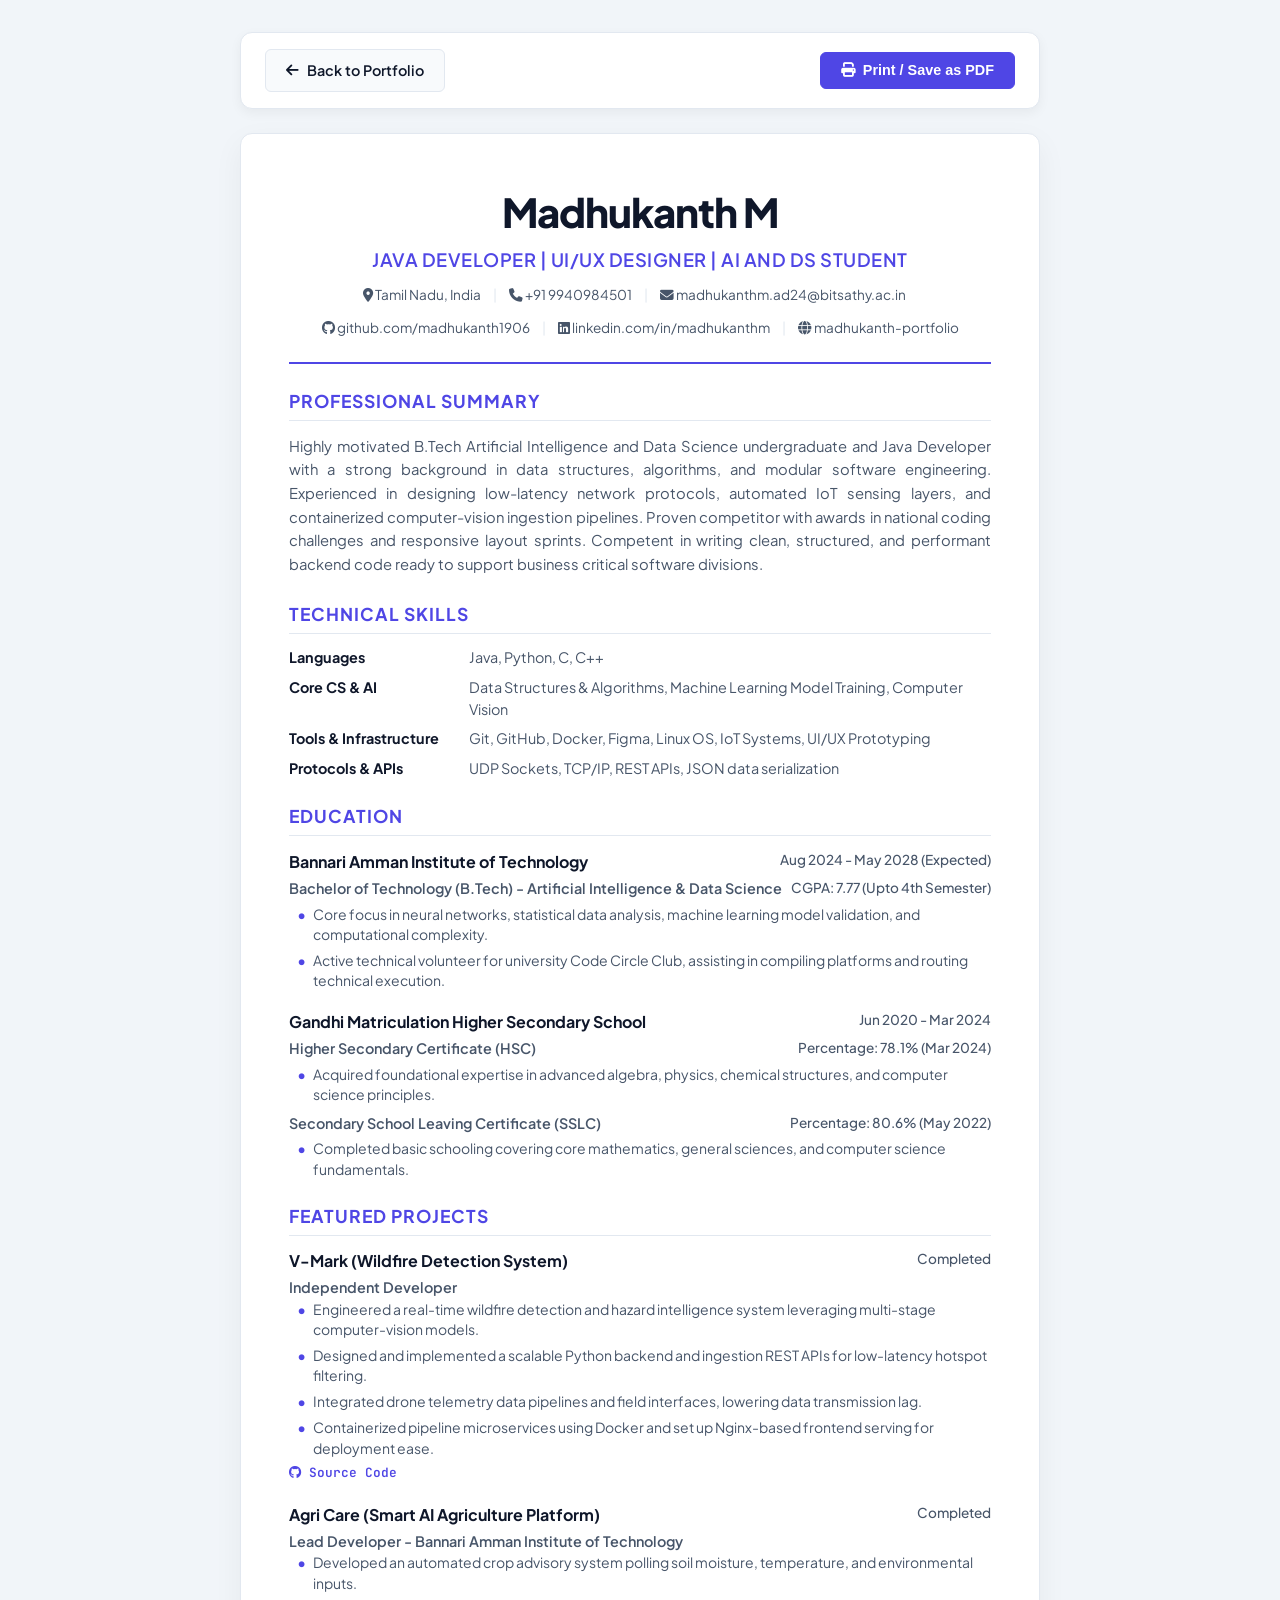
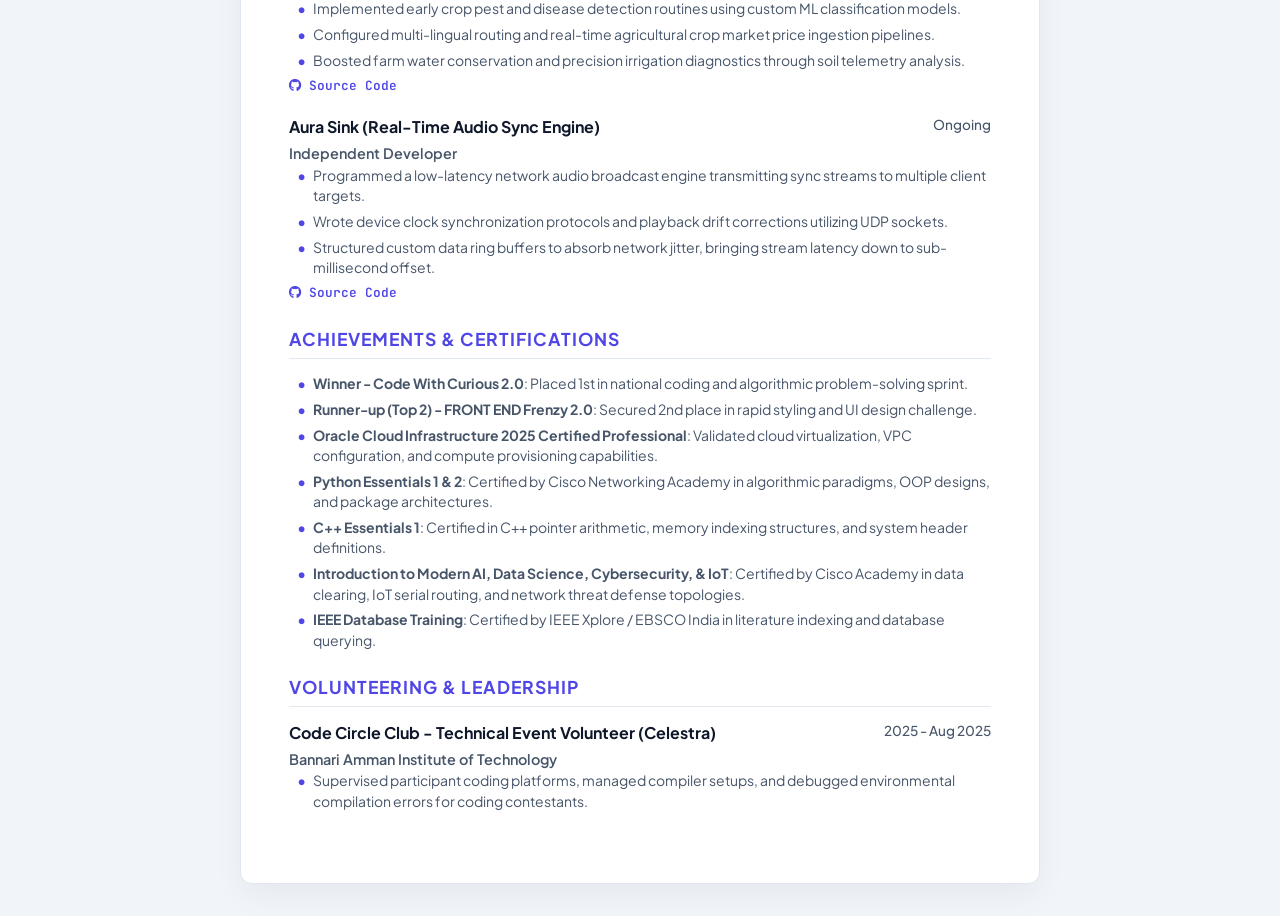
==== commit 5cf2668c: "Update school entries with HSC percentage (78.1%) and SSLC details (80.6%)" ====
--- a/resume.html
+++ b/resume.html
@@ -485,14 +485,21 @@
             <div class="item-block">
                 <div class="item-header">
                     <span class="item-title">Gandhi Matriculation Higher Secondary School</span>
-                    <span class="item-date">Apr 2022 - Apr 2024</span>
+                    <span class="item-date">Jun 2020 - Mar 2024</span>
                 </div>
                 <div class="item-header">
                     <span class="item-meta">Higher Secondary Certificate (HSC)</span>
+                    <span class="item-date">Percentage: 78.1% (Mar 2024)</span>
+                </div>
+                <ul class="bullet-list" style="margin-bottom: 0.5rem;">
+                    <li>Acquired foundational expertise in advanced algebra, physics, chemical structures, and computer science principles.</li>
+                </ul>
+                <div class="item-header">
+                    <span class="item-meta">Secondary School Leaving Certificate (SSLC)</span>
+                    <span class="item-date">Percentage: 80.6% (May 2022)</span>
                 </div>
                 <ul class="bullet-list">
-                    <li>Acquired foundational expertise in advanced algebra, physics, chemical structures, and computer
-                        science principles.</li>
+                    <li>Completed basic schooling covering core mathematics, general sciences, and computer science fundamentals.</li>
                 </ul>
             </div>
         </section>
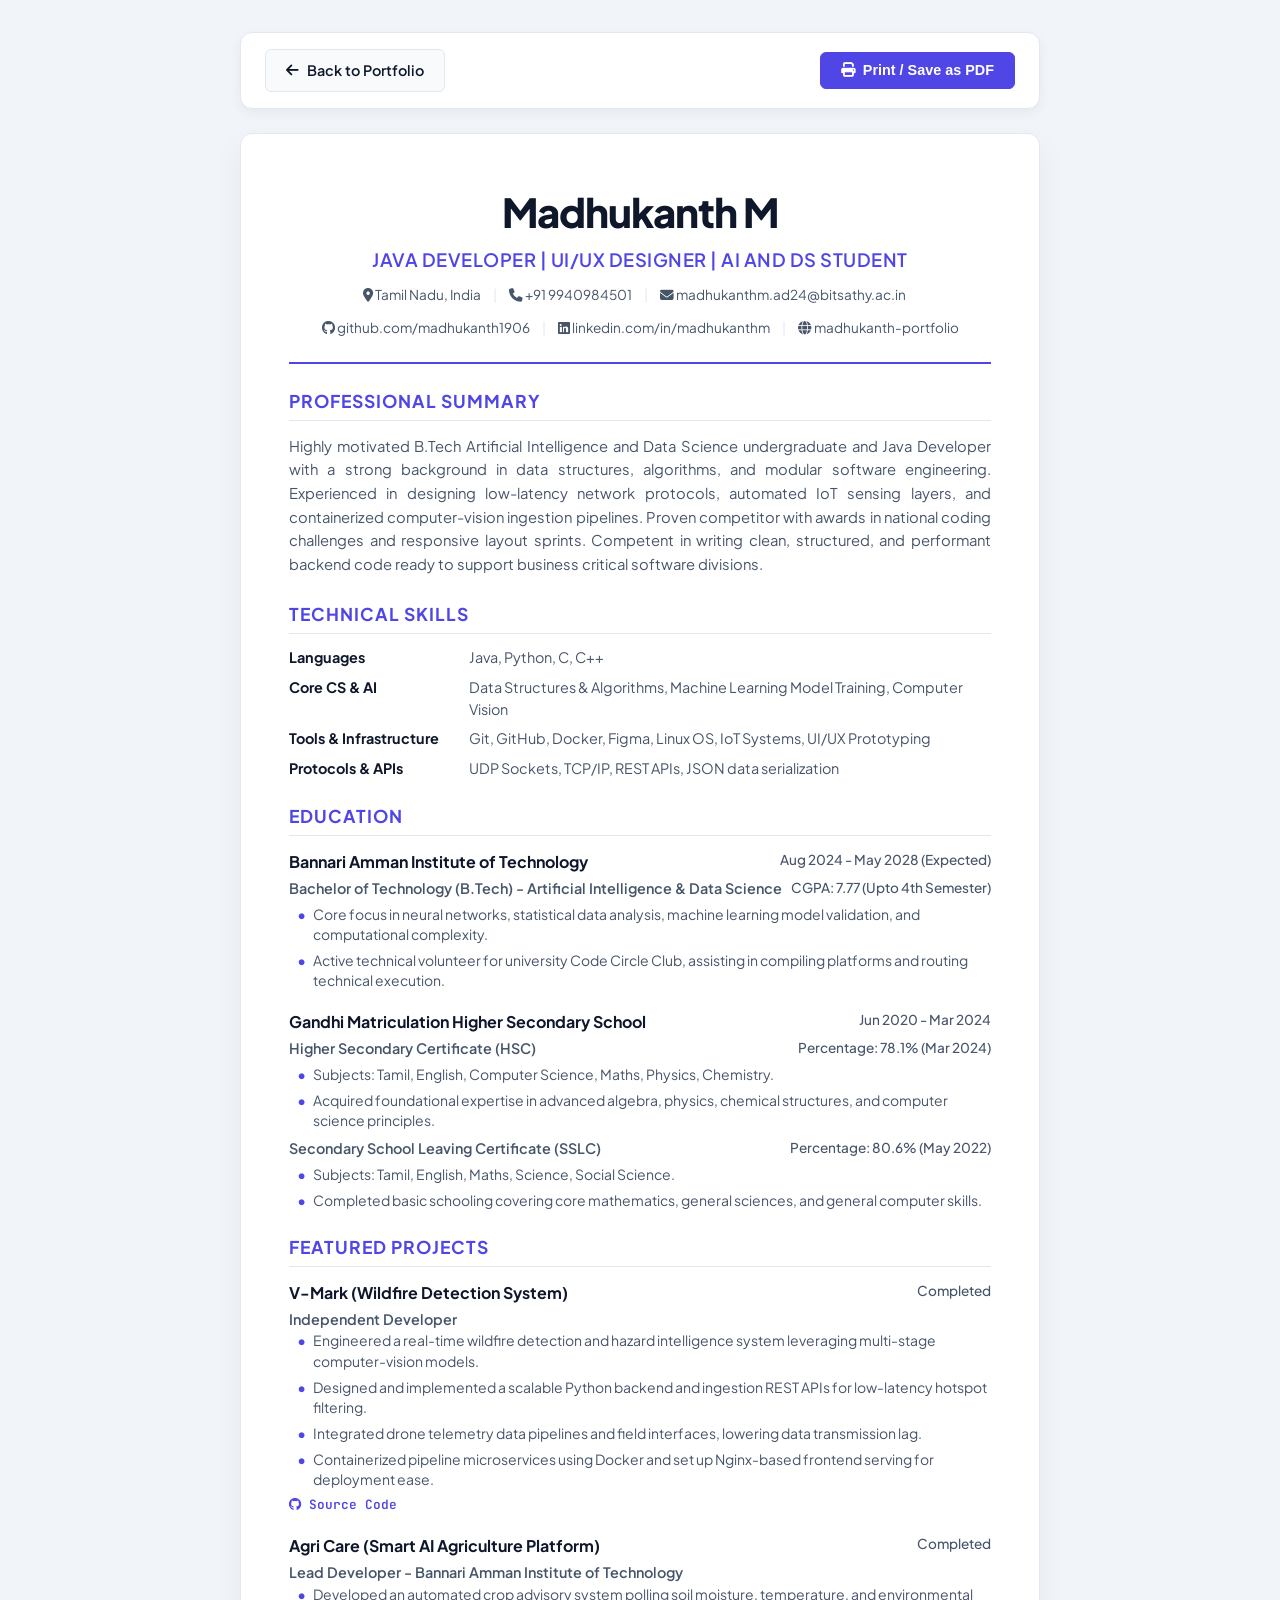
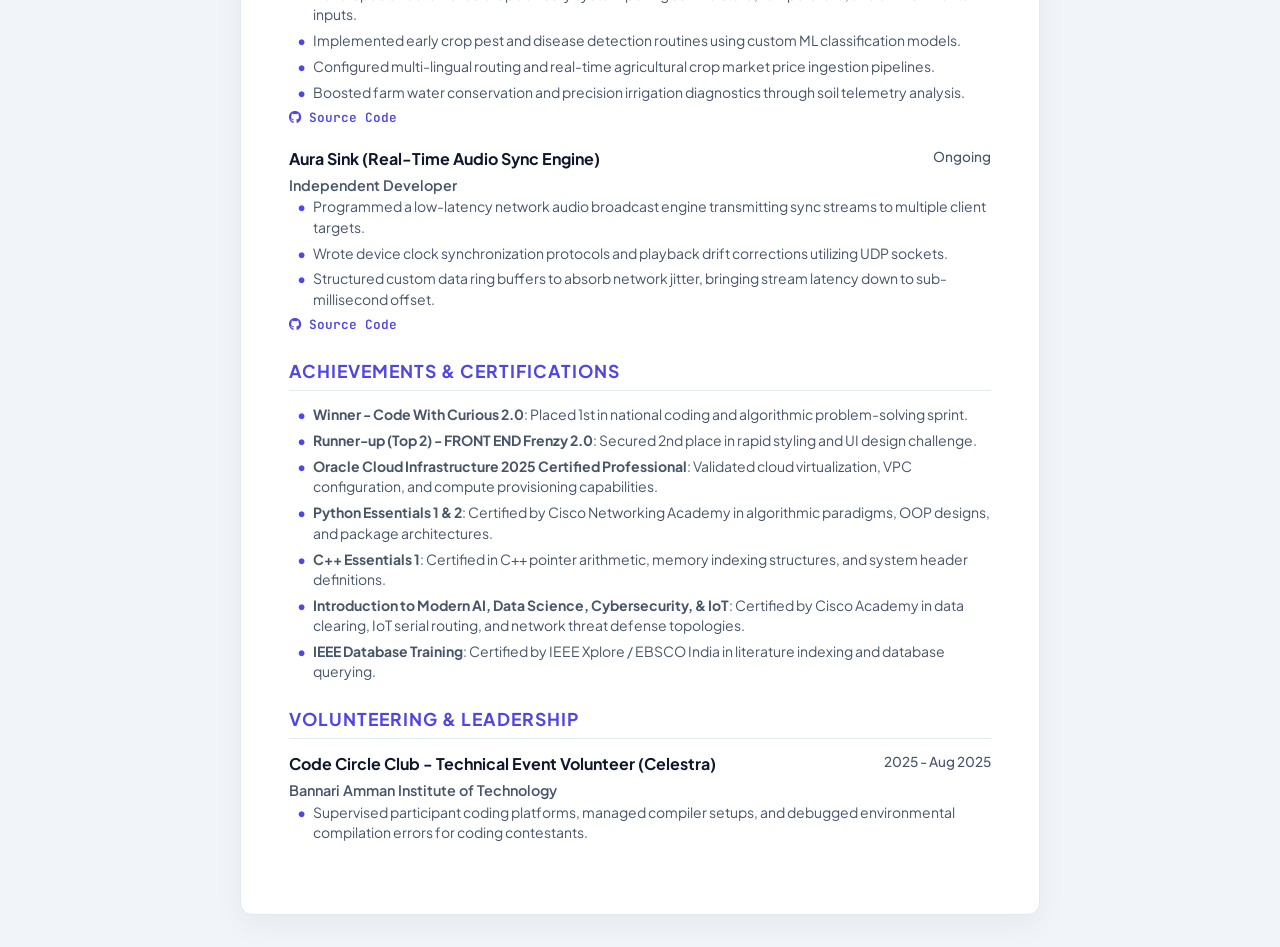
==== commit bfe3d51f: "Update SSLC and HSC subjects in portfolio, resume layout, and regenerated PDF" ====
--- a/resume.html
+++ b/resume.html
@@ -492,6 +492,7 @@
                     <span class="item-date">Percentage: 78.1% (Mar 2024)</span>
                 </div>
                 <ul class="bullet-list" style="margin-bottom: 0.5rem;">
+                    <li>Subjects: Tamil, English, Computer Science, Maths, Physics, Chemistry.</li>
                     <li>Acquired foundational expertise in advanced algebra, physics, chemical structures, and computer science principles.</li>
                 </ul>
                 <div class="item-header">
@@ -499,7 +500,8 @@
                     <span class="item-date">Percentage: 80.6% (May 2022)</span>
                 </div>
                 <ul class="bullet-list">
-                    <li>Completed basic schooling covering core mathematics, general sciences, and computer science fundamentals.</li>
+                    <li>Subjects: Tamil, English, Maths, Science, Social Science.</li>
+                    <li>Completed basic schooling covering core mathematics, general sciences, and general computer skills.</li>
                 </ul>
             </div>
         </section>
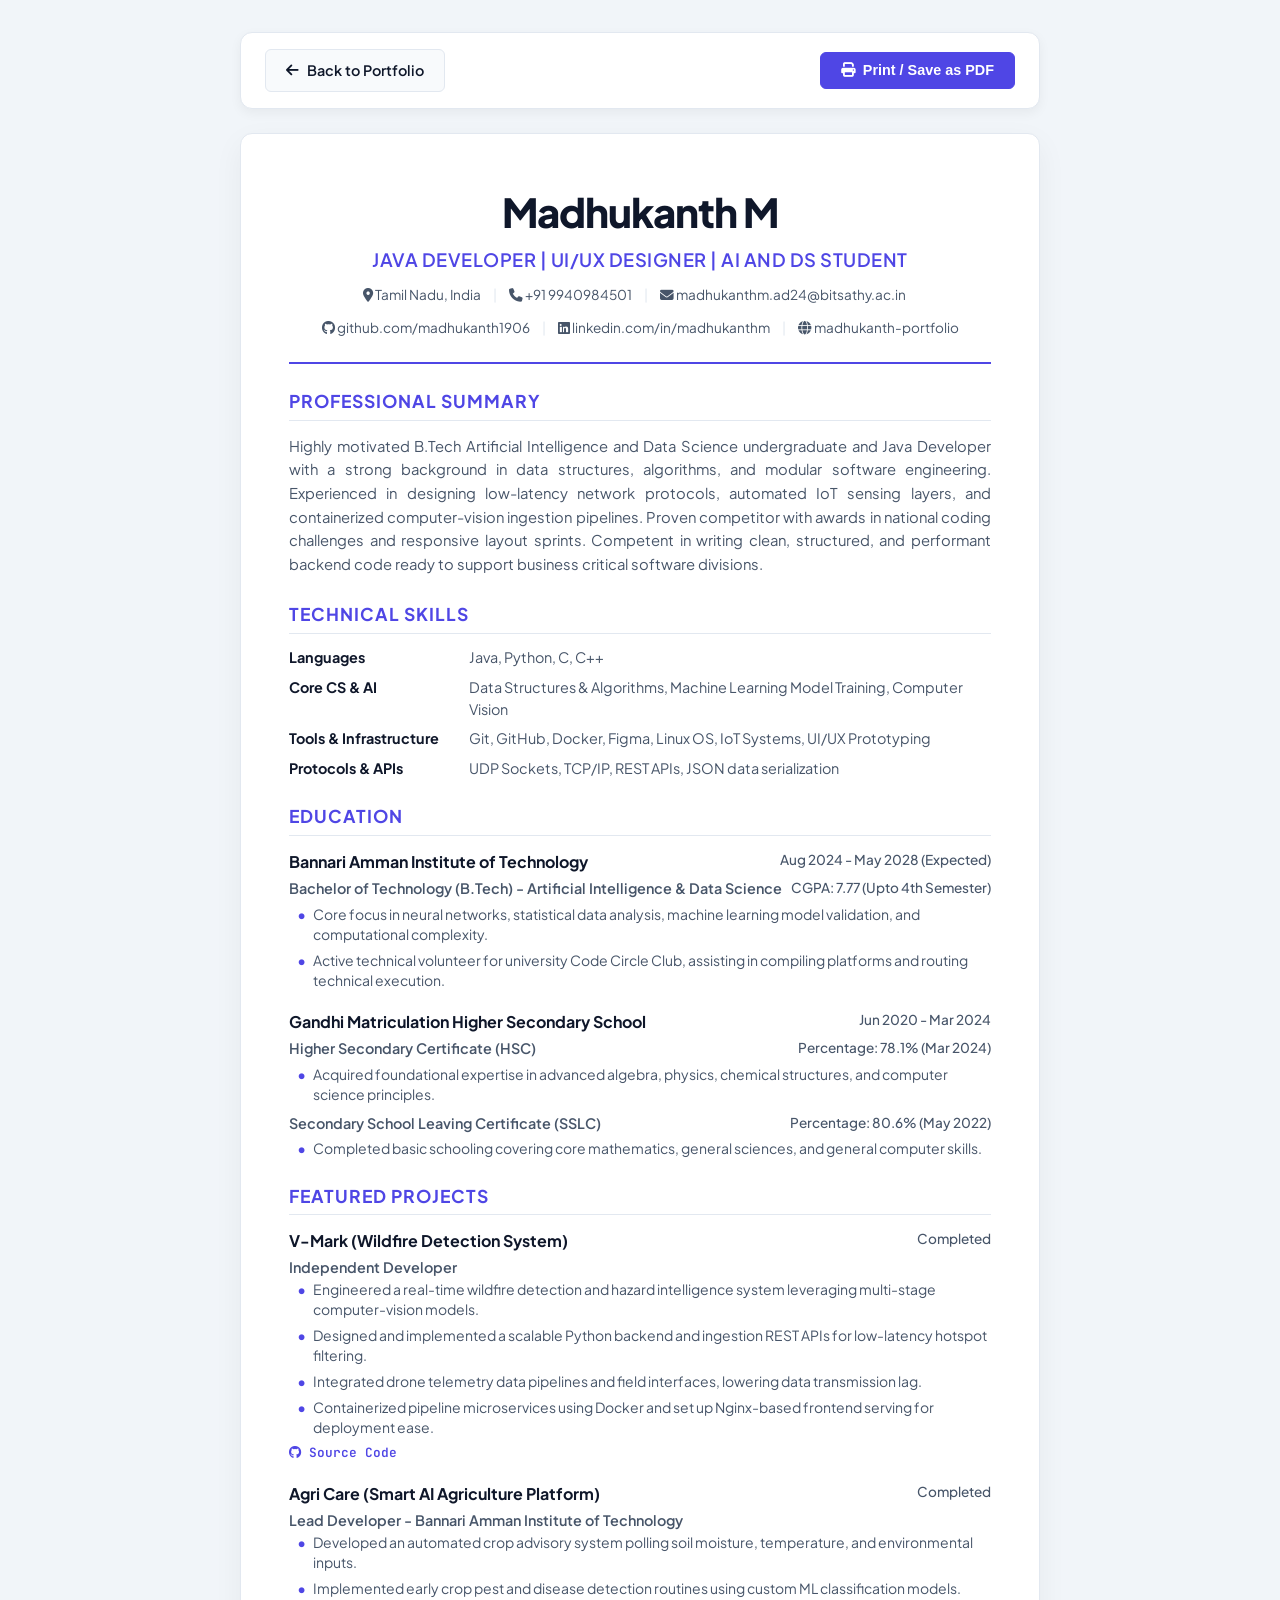
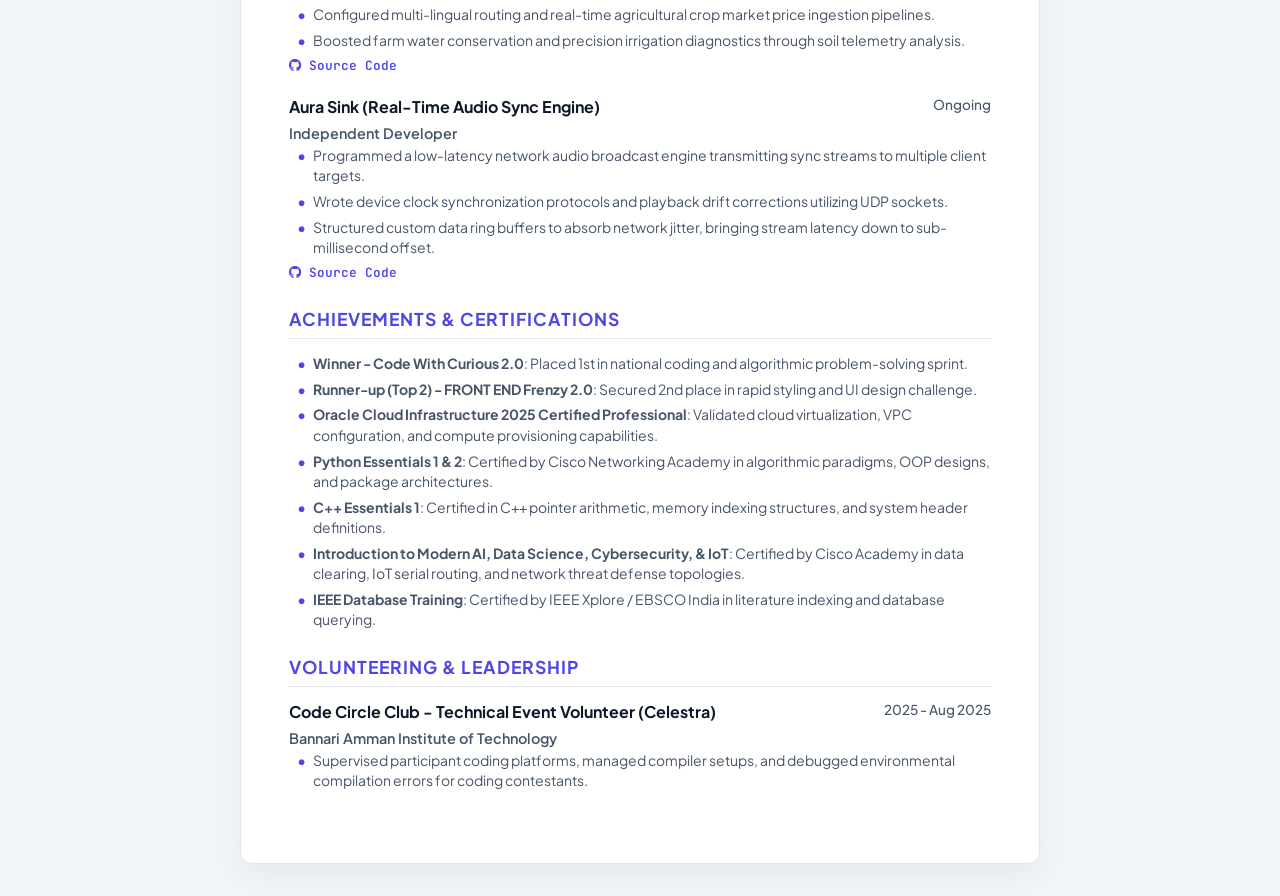
==== commit 64366644: "Remove subjects list from education timelines and ensure all contact links open in a new tab" ====
--- a/resume.html
+++ b/resume.html
@@ -407,9 +407,9 @@
             <div class="contact-details">
                 <span><i class="fas fa-map-marker-alt"></i> Tamil Nadu, India</span>
                 <span class="contact-sep">|</span>
-                <a href="tel:+919940984501"><i class="fas fa-phone"></i> +91 9940984501</a>
+                <a href="tel:+919940984501" target="_blank"><i class="fas fa-phone"></i> +91 9940984501</a>
                 <span class="contact-sep">|</span>
-                <a href="mailto:madhukanthm.ad24@bitsathy.ac.in"><i class="fas fa-envelope"></i>
+                <a href="mailto:madhukanthm.ad24@bitsathy.ac.in" target="_blank"><i class="fas fa-envelope"></i>
                     madhukanthm.ad24@bitsathy.ac.in</a>
                 <br>
                 <a href="https://github.com/madhukanth1906" target="_blank"><i class="fab fa-github"></i>
@@ -492,7 +492,6 @@
                     <span class="item-date">Percentage: 78.1% (Mar 2024)</span>
                 </div>
                 <ul class="bullet-list" style="margin-bottom: 0.5rem;">
-                    <li>Subjects: Tamil, English, Computer Science, Maths, Physics, Chemistry.</li>
                     <li>Acquired foundational expertise in advanced algebra, physics, chemical structures, and computer science principles.</li>
                 </ul>
                 <div class="item-header">
@@ -500,7 +499,6 @@
                     <span class="item-date">Percentage: 80.6% (May 2022)</span>
                 </div>
                 <ul class="bullet-list">
-                    <li>Subjects: Tamil, English, Maths, Science, Social Science.</li>
                     <li>Completed basic schooling covering core mathematics, general sciences, and general computer skills.</li>
                 </ul>
             </div>
